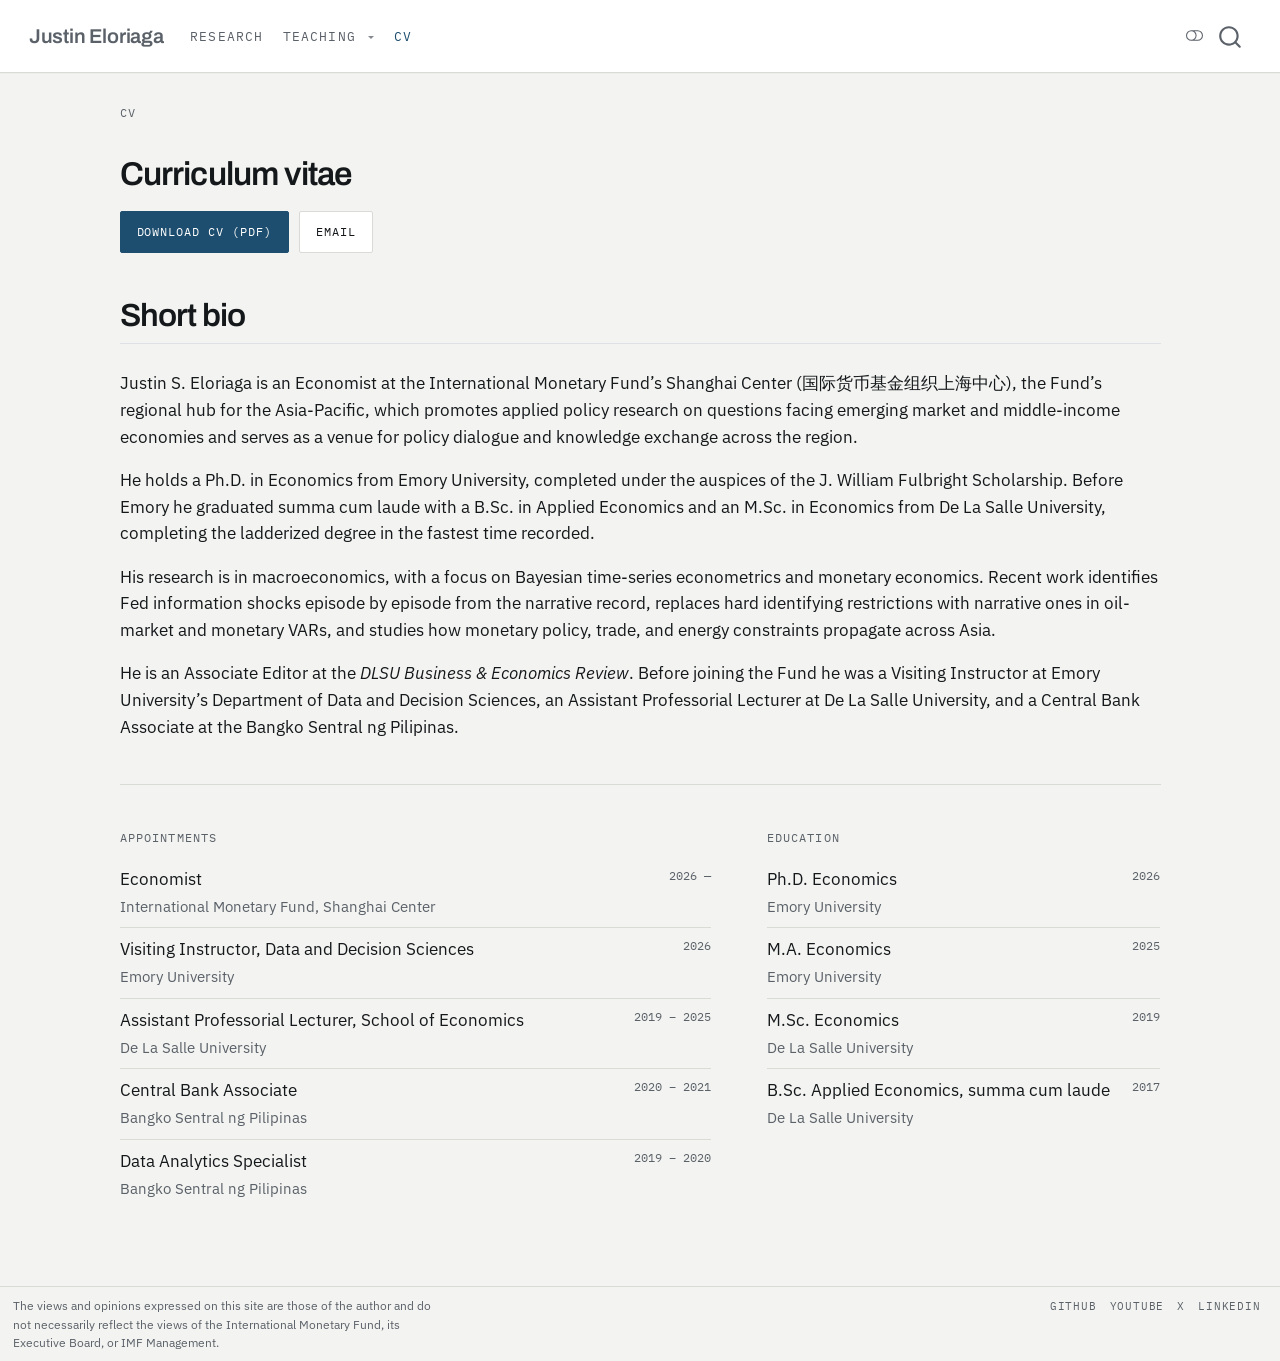
==== docs/cv-and-short-bio/index.html @ eb16f655 "Enlarge the navbar and fix its dark-mode colours; update CV The navbar now sits on --card rather tha" ====
<!DOCTYPE html>
<html xmlns="http://www.w3.org/1999/xhtml" lang="en" xml:lang="en"><head>

<meta charset="utf-8">
<meta name="generator" content="quarto-1.6.42">

<meta name="viewport" content="width=device-width, initial-scale=1.0, user-scalable=yes">


<title>CV and short bio – Justin Eloriaga</title>
<style>
code{white-space: pre-wrap;}
span.smallcaps{font-variant: small-caps;}
div.columns{display: flex; gap: min(4vw, 1.5em);}
div.column{flex: auto; overflow-x: auto;}
div.hanging-indent{margin-left: 1.5em; text-indent: -1.5em;}
ul.task-list{list-style: none;}
ul.task-list li input[type="checkbox"] {
  width: 0.8em;
  margin: 0 0.8em 0.2em -1em; /* quarto-specific, see https://github.com/quarto-dev/quarto-cli/issues/4556 */ 
  vertical-align: middle;
}
</style>


<script src="../site_libs/quarto-nav/quarto-nav.js"></script>
<script src="../site_libs/clipboard/clipboard.min.js"></script>
<script src="../site_libs/quarto-search/autocomplete.umd.js"></script>
<script src="../site_libs/quarto-search/fuse.min.js"></script>
<script src="../site_libs/quarto-search/quarto-search.js"></script>
<meta name="quarto:offset" content="../">
<link href="../img/portrait.jpg" rel="icon" type="image/jpeg">
<script src="../site_libs/quarto-html/quarto.js"></script>
<script src="../site_libs/quarto-html/popper.min.js"></script>
<script src="../site_libs/quarto-html/tippy.umd.min.js"></script>
<link href="../site_libs/quarto-html/tippy.css" rel="stylesheet">
<link href="../site_libs/quarto-html/quarto-syntax-highlighting-80ccc151e9db3cea0945e1d1239ee6ec.css" rel="stylesheet" class="quarto-color-scheme" id="quarto-text-highlighting-styles">
<link href="../site_libs/quarto-html/quarto-syntax-highlighting-dark-1633e04f8a4e8fd338dab390f960c182.css" rel="prefetch" class="quarto-color-scheme quarto-color-alternate" id="quarto-text-highlighting-styles">
<script src="../site_libs/bootstrap/bootstrap.min.js"></script>
<link href="../site_libs/bootstrap/bootstrap-icons.css" rel="stylesheet">
<link href="../site_libs/bootstrap/bootstrap-ff64eecb0936e4ef8f50a9cec663a73e.min.css" rel="stylesheet" append-hash="true" class="quarto-color-scheme" id="quarto-bootstrap" data-mode="light">
<link href="../site_libs/bootstrap/bootstrap-dark-e298d8f64c85b601d2cf3d3de7ea54e0.min.css" rel="prefetch" append-hash="true" class="quarto-color-scheme quarto-color-alternate" id="quarto-bootstrap" data-mode="light">
<script id="quarto-search-options" type="application/json">{
  "location": "navbar",
  "copy-button": false,
  "collapse-after": 3,
  "panel-placement": "end",
  "type": "overlay",
  "limit": 50,
  "keyboard-shortcut": [
    "f",
    "/",
    "s"
  ],
  "show-item-context": false,
  "language": {
    "search-no-results-text": "No results",
    "search-matching-documents-text": "matching documents",
    "search-copy-link-title": "Copy link to search",
    "search-hide-matches-text": "Hide additional matches",
    "search-more-match-text": "more match in this document",
    "search-more-matches-text": "more matches in this document",
    "search-clear-button-title": "Clear",
    "search-text-placeholder": "",
    "search-detached-cancel-button-title": "Cancel",
    "search-submit-button-title": "Submit",
    "search-label": "Search"
  }
}</script>
<link rel="preconnect" href="https://fonts.googleapis.com">
<link rel="preconnect" href="https://fonts.gstatic.com" crossorigin="">
<link href="https://fonts.googleapis.com/css2?family=Archivo:wght@500;600;700&amp;family=IBM+Plex+Mono:wght@400;500&amp;family=IBM+Plex+Sans:wght@400;500;600&amp;display=swap" rel="stylesheet">


</head>

<body class="nav-fixed fullcontent">

<div id="quarto-search-results"></div>
  <header id="quarto-header" class="headroom fixed-top">
    <nav class="navbar navbar-expand-lg " data-bs-theme="dark">
      <div class="navbar-container container-fluid">
      <div class="navbar-brand-container mx-auto">
    <a class="navbar-brand" href="../index.html">
    <span class="navbar-title">Justin Eloriaga</span>
    </a>
  </div>
            <div id="quarto-search" class="" title="Search"></div>
          <button class="navbar-toggler" type="button" data-bs-toggle="collapse" data-bs-target="#navbarCollapse" aria-controls="navbarCollapse" role="menu" aria-expanded="false" aria-label="Toggle navigation" onclick="if (window.quartoToggleHeadroom) { window.quartoToggleHeadroom(); }">
  <span class="navbar-toggler-icon"></span>
</button>
          <div class="collapse navbar-collapse" id="navbarCollapse">
            <ul class="navbar-nav navbar-nav-scroll me-auto">
  <li class="nav-item">
    <a class="nav-link" href="../research/index.html"> 
<span class="menu-text">Research</span></a>
  </li>  
  <li class="nav-item dropdown ">
    <a class="nav-link dropdown-toggle" href="#" id="nav-menu-teaching" role="link" data-bs-toggle="dropdown" aria-expanded="false">
 <span class="menu-text">Teaching</span>
    </a>
    <ul class="dropdown-menu" aria-labelledby="nav-menu-teaching">    
        <li>
    <a class="dropdown-item" href="../lecture-materials/index.html">
 <span class="dropdown-text">Lecture materials</span></a>
  </li>  
        <li>
    <a class="dropdown-item" href="../teaching-playlists/index.html">
 <span class="dropdown-text">YouTube playlists</span></a>
  </li>  
    </ul>
  </li>
  <li class="nav-item">
    <a class="nav-link active" href="../cv-and-short-bio/index.html" aria-current="page"> 
<span class="menu-text">CV</span></a>
  </li>  
</ul>
          </div> <!-- /navcollapse -->
            <div class="quarto-navbar-tools">
  <a href="" class="quarto-color-scheme-toggle quarto-navigation-tool  px-1" onclick="window.quartoToggleColorScheme(); return false;" title="Toggle dark mode"><i class="bi"></i></a>
</div>
      </div> <!-- /container-fluid -->
    </nav>
</header>
<!-- content -->
<div id="quarto-content" class="quarto-container page-columns page-rows-contents page-layout-article page-navbar">
<!-- sidebar -->
<!-- margin-sidebar -->
    
<!-- main -->
<main class="content" id="quarto-document-content">

<header id="title-block-header" class="quarto-title-block default">
<div class="quarto-title">
<h1 class="title">CV and short bio</h1>
</div>



<div class="quarto-title-meta">

    
  
    
  </div>
  


</header>


<p class="mono eyebrow">
CV
</p>
<section id="curriculum-vitae" class="level1">
<h1>Curriculum vitae</h1>
<div class="actions" style="margin-bottom:44px">
<p><a class="btn-j primary" href="../files/cv.pdf">Download CV (PDF)</a> <a class="btn-j" href="mailto:jeloriaga@imf.org">Email</a></p>
</div>
<section id="short-bio" class="level2">
<h2 data-anchor-id="short-bio">Short bio</h2>
<p>Justin S. Eloriaga is an Economist at the International Monetary Fund’s Shanghai Center (国际货币基金组织上海中心), the Fund’s regional hub for the Asia-Pacific, which promotes applied policy research on questions facing emerging market and middle-income economies and serves as a venue for policy dialogue and knowledge exchange across the region.</p>
<p>He holds a Ph.D.&nbsp;in Economics from Emory University, completed under the auspices of the J. William Fulbright Scholarship. Before Emory he graduated summa cum laude with a B.Sc. in Applied Economics and an M.Sc. in Economics from De La Salle University, completing the ladderized degree in the fastest time recorded.</p>
<p>His research is in macroeconomics, with a focus on Bayesian time-series econometrics and monetary economics. Recent work identifies Fed information shocks episode by episode from the narrative record, replaces hard identifying restrictions with narrative ones in oil-market and monetary VARs, and studies how monetary policy, trade, and energy constraints propagate across Asia.</p>
<p>He is an Associate Editor at the <em>DLSU Business &amp; Economics Review</em>. Before joining the Fund he was a Visiting Instructor at Emory University’s Department of Data and Decision Sciences, an Assistant Professorial Lecturer at De La Salle University, and a Central Bank Associate at the Bangko Sentral ng Pilipinas.</p>
<div class="about rule-top">
  <div>
    <p class="mono eyebrow">Appointments</p>
    <ul class="deg">
      <li><span class="yr">2026 —</span>Economist<br><span class="school">International Monetary Fund, Shanghai Center</span></li>
      <li><span class="yr">2026</span>Visiting Instructor, Data and Decision Sciences<br><span class="school">Emory University</span></li>
      <li><span class="yr">2019 – 2025</span>Assistant Professorial Lecturer, School of Economics<br><span class="school">De La Salle University</span></li>
      <li><span class="yr">2020 – 2021</span>Central Bank Associate<br><span class="school">Bangko Sentral ng Pilipinas</span></li>
      <li><span class="yr">2019 – 2020</span>Data Analytics Specialist<br><span class="school">Bangko Sentral ng Pilipinas</span></li>
    </ul>
  </div>

  <div>
    <p class="mono eyebrow">Education</p>
    <ul class="deg">
      <li><span class="yr">2026</span>Ph.D. Economics<br><span class="school">Emory University</span></li>
      <li><span class="yr">2025</span>M.A. Economics<br><span class="school">Emory University</span></li>
      <li><span class="yr">2019</span>M.Sc. Economics<br><span class="school">De La Salle University</span></li>
      <li><span class="yr">2017</span>B.Sc. Applied Economics, summa cum laude<br><span class="school">De La Salle University</span></li>
    </ul>
  </div>
</div>
<!-- Awards, service, and referees are all in the PDF; kept off this page so there is
     only one place to update them. -->


</section>
</section>

</main> <!-- /main -->
<script id="quarto-html-after-body" type="application/javascript">
window.document.addEventListener("DOMContentLoaded", function (event) {
  const toggleBodyColorMode = (bsSheetEl) => {
    const mode = bsSheetEl.getAttribute("data-mode");
    const bodyEl = window.document.querySelector("body");
    if (mode === "dark") {
      bodyEl.classList.add("quarto-dark");
      bodyEl.classList.remove("quarto-light");
    } else {
      bodyEl.classList.add("quarto-light");
      bodyEl.classList.remove("quarto-dark");
    }
  }
  const toggleBodyColorPrimary = () => {
    const bsSheetEl = window.document.querySelector("link#quarto-bootstrap");
    if (bsSheetEl) {
      toggleBodyColorMode(bsSheetEl);
    }
  }
  toggleBodyColorPrimary();  
  const disableStylesheet = (stylesheets) => {
    for (let i=0; i < stylesheets.length; i++) {
      const stylesheet = stylesheets[i];
      stylesheet.rel = 'prefetch';
    }
  }
  const enableStylesheet = (stylesheets) => {
    for (let i=0; i < stylesheets.length; i++) {
      const stylesheet = stylesheets[i];
      stylesheet.rel = 'stylesheet';
    }
  }
  const manageTransitions = (selector, allowTransitions) => {
    const els = window.document.querySelectorAll(selector);
    for (let i=0; i < els.length; i++) {
      const el = els[i];
      if (allowTransitions) {
        el.classList.remove('notransition');
      } else {
        el.classList.add('notransition');
      }
    }
  }
  const toggleGiscusIfUsed = (isAlternate, darkModeDefault) => {
    const baseTheme = document.querySelector('#giscus-base-theme')?.value ?? 'light';
    const alternateTheme = document.querySelector('#giscus-alt-theme')?.value ?? 'dark';
    let newTheme = '';
    if(darkModeDefault) {
      newTheme = isAlternate ? baseTheme : alternateTheme;
    } else {
      newTheme = isAlternate ? alternateTheme : baseTheme;
    }
    const changeGiscusTheme = () => {
      // From: https://github.com/giscus/giscus/issues/336
      const sendMessage = (message) => {
        const iframe = document.querySelector('iframe.giscus-frame');
        if (!iframe) return;
        iframe.contentWindow.postMessage({ giscus: message }, 'https://giscus.app');
      }
      sendMessage({
        setConfig: {
          theme: newTheme
        }
      });
    }
    const isGiscussLoaded = window.document.querySelector('iframe.giscus-frame') !== null;
    if (isGiscussLoaded) {
      changeGiscusTheme();
    }
  }
  const toggleColorMode = (alternate) => {
    // Switch the stylesheets
    const alternateStylesheets = window.document.querySelectorAll('link.quarto-color-scheme.quarto-color-alternate');
    manageTransitions('#quarto-margin-sidebar .nav-link', false);
    if (alternate) {
      enableStylesheet(alternateStylesheets);
      for (const sheetNode of alternateStylesheets) {
        if (sheetNode.id === "quarto-bootstrap") {
          toggleBodyColorMode(sheetNode);
        }
      }
    } else {
      disableStylesheet(alternateStylesheets);
      toggleBodyColorPrimary();
    }
    manageTransitions('#quarto-margin-sidebar .nav-link', true);
    // Switch the toggles
    const toggles = window.document.querySelectorAll('.quarto-color-scheme-toggle');
    for (let i=0; i < toggles.length; i++) {
      const toggle = toggles[i];
      if (toggle) {
        if (alternate) {
          toggle.classList.add("alternate");     
        } else {
          toggle.classList.remove("alternate");
        }
      }
    }
    // Hack to workaround the fact that safari doesn't
    // properly recolor the scrollbar when toggling (#1455)
    if (navigator.userAgent.indexOf('Safari') > 0 && navigator.userAgent.indexOf('Chrome') == -1) {
      manageTransitions("body", false);
      window.scrollTo(0, 1);
      setTimeout(() => {
        window.scrollTo(0, 0);
        manageTransitions("body", true);
      }, 40);  
    }
  }
  const isFileUrl = () => { 
    return window.location.protocol === 'file:';
  }
  const hasAlternateSentinel = () => {  
    let styleSentinel = getColorSchemeSentinel();
    if (styleSentinel !== null) {
      return styleSentinel === "alternate";
    } else {
      return false;
    }
  }
  const setStyleSentinel = (alternate) => {
    const value = alternate ? "alternate" : "default";
    if (!isFileUrl()) {
      window.localStorage.setItem("quarto-color-scheme", value);
    } else {
      localAlternateSentinel = value;
    }
  }
  const getColorSchemeSentinel = () => {
    if (!isFileUrl()) {
      const storageValue = window.localStorage.getItem("quarto-color-scheme");
      return storageValue != null ? storageValue : localAlternateSentinel;
    } else {
      return localAlternateSentinel;
    }
  }
  const darkModeDefault = false;
  let localAlternateSentinel = darkModeDefault ? 'alternate' : 'default';
  // Dark / light mode switch
  window.quartoToggleColorScheme = () => {
    // Read the current dark / light value 
    let toAlternate = !hasAlternateSentinel();
    toggleColorMode(toAlternate);
    setStyleSentinel(toAlternate);
    toggleGiscusIfUsed(toAlternate, darkModeDefault);
  };
  // Ensure there is a toggle, if there isn't float one in the top right
  if (window.document.querySelector('.quarto-color-scheme-toggle') === null) {
    const a = window.document.createElement('a');
    a.classList.add('top-right');
    a.classList.add('quarto-color-scheme-toggle');
    a.href = "";
    a.onclick = function() { try { window.quartoToggleColorScheme(); } catch {} return false; };
    const i = window.document.createElement("i");
    i.classList.add('bi');
    a.appendChild(i);
    window.document.body.appendChild(a);
  }
  // Switch to dark mode if need be
  if (hasAlternateSentinel()) {
    toggleColorMode(true);
  } else {
    toggleColorMode(false);
  }
  const isCodeAnnotation = (el) => {
    for (const clz of el.classList) {
      if (clz.startsWith('code-annotation-')) {                     
        return true;
      }
    }
    return false;
  }
  const onCopySuccess = function(e) {
    // button target
    const button = e.trigger;
    // don't keep focus
    button.blur();
    // flash "checked"
    button.classList.add('code-copy-button-checked');
    var currentTitle = button.getAttribute("title");
    button.setAttribute("title", "Copied!");
    let tooltip;
    if (window.bootstrap) {
      button.setAttribute("data-bs-toggle", "tooltip");
      button.setAttribute("data-bs-placement", "left");
      button.setAttribute("data-bs-title", "Copied!");
      tooltip = new bootstrap.Tooltip(button, 
        { trigger: "manual", 
          customClass: "code-copy-button-tooltip",
          offset: [0, -8]});
      tooltip.show();    
    }
    setTimeout(function() {
      if (tooltip) {
        tooltip.hide();
        button.removeAttribute("data-bs-title");
        button.removeAttribute("data-bs-toggle");
        button.removeAttribute("data-bs-placement");
      }
      button.setAttribute("title", currentTitle);
      button.classList.remove('code-copy-button-checked');
    }, 1000);
    // clear code selection
    e.clearSelection();
  }
  const getTextToCopy = function(trigger) {
      const codeEl = trigger.previousElementSibling.cloneNode(true);
      for (const childEl of codeEl.children) {
        if (isCodeAnnotation(childEl)) {
          childEl.remove();
        }
      }
      return codeEl.innerText;
  }
  const clipboard = new window.ClipboardJS('.code-copy-button:not([data-in-quarto-modal])', {
    text: getTextToCopy
  });
  clipboard.on('success', onCopySuccess);
  if (window.document.getElementById('quarto-embedded-source-code-modal')) {
    const clipboardModal = new window.ClipboardJS('.code-copy-button[data-in-quarto-modal]', {
      text: getTextToCopy,
      container: window.document.getElementById('quarto-embedded-source-code-modal')
    });
    clipboardModal.on('success', onCopySuccess);
  }
    var localhostRegex = new RegExp(/^(?:http|https):\/\/localhost\:?[0-9]*\//);
    var mailtoRegex = new RegExp(/^mailto:/);
      var filterRegex = new RegExp("https:\/\/justineloriaga\.com");
    var isInternal = (href) => {
        return filterRegex.test(href) || localhostRegex.test(href) || mailtoRegex.test(href);
    }
    // Inspect non-navigation links and adorn them if external
 	var links = window.document.querySelectorAll('a[href]:not(.nav-link):not(.navbar-brand):not(.toc-action):not(.sidebar-link):not(.sidebar-item-toggle):not(.pagination-link):not(.no-external):not([aria-hidden]):not(.dropdown-item):not(.quarto-navigation-tool):not(.about-link)');
    for (var i=0; i<links.length; i++) {
      const link = links[i];
      if (!isInternal(link.href)) {
        // undo the damage that might have been done by quarto-nav.js in the case of
        // links that we want to consider external
        if (link.dataset.originalHref !== undefined) {
          link.href = link.dataset.originalHref;
        }
      }
    }
  function tippyHover(el, contentFn, onTriggerFn, onUntriggerFn) {
    const config = {
      allowHTML: true,
      maxWidth: 500,
      delay: 100,
      arrow: false,
      appendTo: function(el) {
          return el.parentElement;
      },
      interactive: true,
      interactiveBorder: 10,
      theme: 'quarto',
      placement: 'bottom-start',
    };
    if (contentFn) {
      config.content = contentFn;
    }
    if (onTriggerFn) {
      config.onTrigger = onTriggerFn;
    }
    if (onUntriggerFn) {
      config.onUntrigger = onUntriggerFn;
    }
    window.tippy(el, config); 
  }
  const noterefs = window.document.querySelectorAll('a[role="doc-noteref"]');
  for (var i=0; i<noterefs.length; i++) {
    const ref = noterefs[i];
    tippyHover(ref, function() {
      // use id or data attribute instead here
      let href = ref.getAttribute('data-footnote-href') || ref.getAttribute('href');
      try { href = new URL(href).hash; } catch {}
      const id = href.replace(/^#\/?/, "");
      const note = window.document.getElementById(id);
      if (note) {
        return note.innerHTML;
      } else {
        return "";
      }
    });
  }
  const xrefs = window.document.querySelectorAll('a.quarto-xref');
  const processXRef = (id, note) => {
    // Strip column container classes
    const stripColumnClz = (el) => {
      el.classList.remove("page-full", "page-columns");
      if (el.children) {
        for (const child of el.children) {
          stripColumnClz(child);
        }
      }
    }
    stripColumnClz(note)
    if (id === null || id.startsWith('sec-')) {
      // Special case sections, only their first couple elements
      const container = document.createElement("div");
      if (note.children && note.children.length > 2) {
        container.appendChild(note.children[0].cloneNode(true));
        for (let i = 1; i < note.children.length; i++) {
          const child = note.children[i];
          if (child.tagName === "P" && child.innerText === "") {
            continue;
          } else {
            container.appendChild(child.cloneNode(true));
            break;
          }
        }
        if (window.Quarto?.typesetMath) {
          window.Quarto.typesetMath(container);
        }
        return container.innerHTML
      } else {
        if (window.Quarto?.typesetMath) {
          window.Quarto.typesetMath(note);
        }
        return note.innerHTML;
      }
    } else {
      // Remove any anchor links if they are present
      const anchorLink = note.querySelector('a.anchorjs-link');
      if (anchorLink) {
        anchorLink.remove();
      }
      if (window.Quarto?.typesetMath) {
        window.Quarto.typesetMath(note);
      }
      if (note.classList.contains("callout")) {
        return note.outerHTML;
      } else {
        return note.innerHTML;
      }
    }
  }
  for (var i=0; i<xrefs.length; i++) {
    const xref = xrefs[i];
    tippyHover(xref, undefined, function(instance) {
      instance.disable();
      let url = xref.getAttribute('href');
      let hash = undefined; 
      if (url.startsWith('#')) {
        hash = url;
      } else {
        try { hash = new URL(url).hash; } catch {}
      }
      if (hash) {
        const id = hash.replace(/^#\/?/, "");
        const note = window.document.getElementById(id);
        if (note !== null) {
          try {
            const html = processXRef(id, note.cloneNode(true));
            instance.setContent(html);
          } finally {
            instance.enable();
            instance.show();
          }
        } else {
          // See if we can fetch this
          fetch(url.split('#')[0])
          .then(res => res.text())
          .then(html => {
            const parser = new DOMParser();
            const htmlDoc = parser.parseFromString(html, "text/html");
            const note = htmlDoc.getElementById(id);
            if (note !== null) {
              const html = processXRef(id, note);
              instance.setContent(html);
            } 
          }).finally(() => {
            instance.enable();
            instance.show();
          });
        }
      } else {
        // See if we can fetch a full url (with no hash to target)
        // This is a special case and we should probably do some content thinning / targeting
        fetch(url)
        .then(res => res.text())
        .then(html => {
          const parser = new DOMParser();
          const htmlDoc = parser.parseFromString(html, "text/html");
          const note = htmlDoc.querySelector('main.content');
          if (note !== null) {
            // This should only happen for chapter cross references
            // (since there is no id in the URL)
            // remove the first header
            if (note.children.length > 0 && note.children[0].tagName === "HEADER") {
              note.children[0].remove();
            }
            const html = processXRef(null, note);
            instance.setContent(html);
          } 
        }).finally(() => {
          instance.enable();
          instance.show();
        });
      }
    }, function(instance) {
    });
  }
      let selectedAnnoteEl;
      const selectorForAnnotation = ( cell, annotation) => {
        let cellAttr = 'data-code-cell="' + cell + '"';
        let lineAttr = 'data-code-annotation="' +  annotation + '"';
        const selector = 'span[' + cellAttr + '][' + lineAttr + ']';
        return selector;
      }
      const selectCodeLines = (annoteEl) => {
        const doc = window.document;
        const targetCell = annoteEl.getAttribute("data-target-cell");
        const targetAnnotation = annoteEl.getAttribute("data-target-annotation");
        const annoteSpan = window.document.querySelector(selectorForAnnotation(targetCell, targetAnnotation));
        const lines = annoteSpan.getAttribute("data-code-lines").split(",");
        const lineIds = lines.map((line) => {
          return targetCell + "-" + line;
        })
        let top = null;
        let height = null;
        let parent = null;
        if (lineIds.length > 0) {
            //compute the position of the single el (top and bottom and make a div)
            const el = window.document.getElementById(lineIds[0]);
            top = el.offsetTop;
            height = el.offsetHeight;
            parent = el.parentElement.parentElement;
          if (lineIds.length > 1) {
            const lastEl = window.document.getElementById(lineIds[lineIds.length - 1]);
            const bottom = lastEl.offsetTop + lastEl.offsetHeight;
            height = bottom - top;
          }
          if (top !== null && height !== null && parent !== null) {
            // cook up a div (if necessary) and position it 
            let div = window.document.getElementById("code-annotation-line-highlight");
            if (div === null) {
              div = window.document.createElement("div");
              div.setAttribute("id", "code-annotation-line-highlight");
              div.style.position = 'absolute';
              parent.appendChild(div);
            }
            div.style.top = top - 2 + "px";
            div.style.height = height + 4 + "px";
            div.style.left = 0;
            let gutterDiv = window.document.getElementById("code-annotation-line-highlight-gutter");
            if (gutterDiv === null) {
              gutterDiv = window.document.createElement("div");
              gutterDiv.setAttribute("id", "code-annotation-line-highlight-gutter");
              gutterDiv.style.position = 'absolute';
              const codeCell = window.document.getElementById(targetCell);
              const gutter = codeCell.querySelector('.code-annotation-gutter');
              gutter.appendChild(gutterDiv);
            }
            gutterDiv.style.top = top - 2 + "px";
            gutterDiv.style.height = height + 4 + "px";
          }
          selectedAnnoteEl = annoteEl;
        }
      };
      const unselectCodeLines = () => {
        const elementsIds = ["code-annotation-line-highlight", "code-annotation-line-highlight-gutter"];
        elementsIds.forEach((elId) => {
          const div = window.document.getElementById(elId);
          if (div) {
            div.remove();
          }
        });
        selectedAnnoteEl = undefined;
      };
        // Handle positioning of the toggle
    window.addEventListener(
      "resize",
      throttle(() => {
        elRect = undefined;
        if (selectedAnnoteEl) {
          selectCodeLines(selectedAnnoteEl);
        }
      }, 10)
    );
    function throttle(fn, ms) {
    let throttle = false;
    let timer;
      return (...args) => {
        if(!throttle) { // first call gets through
            fn.apply(this, args);
            throttle = true;
        } else { // all the others get throttled
            if(timer) clearTimeout(timer); // cancel #2
            timer = setTimeout(() => {
              fn.apply(this, args);
              timer = throttle = false;
            }, ms);
        }
      };
    }
      // Attach click handler to the DT
      const annoteDls = window.document.querySelectorAll('dt[data-target-cell]');
      for (const annoteDlNode of annoteDls) {
        annoteDlNode.addEventListener('click', (event) => {
          const clickedEl = event.target;
          if (clickedEl !== selectedAnnoteEl) {
            unselectCodeLines();
            const activeEl = window.document.querySelector('dt[data-target-cell].code-annotation-active');
            if (activeEl) {
              activeEl.classList.remove('code-annotation-active');
            }
            selectCodeLines(clickedEl);
            clickedEl.classList.add('code-annotation-active');
          } else {
            // Unselect the line
            unselectCodeLines();
            clickedEl.classList.remove('code-annotation-active');
          }
        });
      }
  const findCites = (el) => {
    const parentEl = el.parentElement;
    if (parentEl) {
      const cites = parentEl.dataset.cites;
      if (cites) {
        return {
          el,
          cites: cites.split(' ')
        };
      } else {
        return findCites(el.parentElement)
      }
    } else {
      return undefined;
    }
  };
  var bibliorefs = window.document.querySelectorAll('a[role="doc-biblioref"]');
  for (var i=0; i<bibliorefs.length; i++) {
    const ref = bibliorefs[i];
    const citeInfo = findCites(ref);
    if (citeInfo) {
      tippyHover(citeInfo.el, function() {
        var popup = window.document.createElement('div');
        citeInfo.cites.forEach(function(cite) {
          var citeDiv = window.document.createElement('div');
          citeDiv.classList.add('hanging-indent');
          citeDiv.classList.add('csl-entry');
          var biblioDiv = window.document.getElementById('ref-' + cite);
          if (biblioDiv) {
            citeDiv.innerHTML = biblioDiv.innerHTML;
          }
          popup.appendChild(citeDiv);
        });
        return popup.innerHTML;
      });
    }
  }
});
</script>
</div> <!-- /content -->
<footer class="footer">
  <div class="nav-footer">
    <div class="nav-footer-left">
<p class="disclaimer">
The views and opinions expressed on this site are those of the author and do not necessarily reflect the views of the International Monetary Fund, its Executive Board, or IMF Management.
</p>
</div>   
    <div class="nav-footer-center">
      &nbsp;
    </div>
    <div class="nav-footer-right">
      <ul class="footer-items list-unstyled">
    <li class="nav-item">
    <a class="nav-link" href="https://github.com/JustinEloriaga">
<p>GitHub</p>
</a>
  </li>  
    <li class="nav-item">
    <a class="nav-link" href="https://www.youtube.com/@JustinEloriaga">
<p>YouTube</p>
</a>
  </li>  
    <li class="nav-item">
    <a class="nav-link" href="https://x.com/justineloriaga">
<p>X</p>
</a>
  </li>  
    <li class="nav-item">
    <a class="nav-link" href="https://ph.linkedin.com/in/justin-eloriaga-989b553b">
<p>LinkedIn</p>
</a>
  </li>  
</ul>
    </div>
  </div>
</footer>




</body></html>
---- docs/site_libs/quarto-html/tippy.css ----
.tippy-box[data-animation=fade][data-state=hidden]{opacity:0}[data-tippy-root]{max-width:calc(100vw - 10px)}.tippy-box{position:relative;background-color:#333;color:#fff;border-radius:4px;font-size:14px;line-height:1.4;white-space:normal;outline:0;transition-property:transform,visibility,opacity}.tippy-box[data-placement^=top]>.tippy-arrow{bottom:0}.tippy-box[data-placement^=top]>.tippy-arrow:before{bottom:-7px;left:0;border-width:8px 8px 0;border-top-color:initial;transform-origin:center top}.tippy-box[data-placement^=bottom]>.tippy-arrow{top:0}.tippy-box[data-placement^=bottom]>.tippy-arrow:before{top:-7px;left:0;border-width:0 8px 8px;border-bottom-color:initial;transform-origin:center bottom}.tippy-box[data-placement^=left]>.tippy-arrow{right:0}.tippy-box[data-placement^=left]>.tippy-arrow:before{border-width:8px 0 8px 8px;border-left-color:initial;right:-7px;transform-origin:center left}.tippy-box[data-placement^=right]>.tippy-arrow{left:0}.tippy-box[data-placement^=right]>.tippy-arrow:before{left:-7px;border-width:8px 8px 8px 0;border-right-color:initial;transform-origin:center right}.tippy-box[data-inertia][data-state=visible]{transition-timing-function:cubic-bezier(.54,1.5,.38,1.11)}.tippy-arrow{width:16px;height:16px;color:#333}.tippy-arrow:before{content:"";position:absolute;border-color:transparent;border-style:solid}.tippy-content{position:relative;padding:5px 9px;z-index:1}
---- docs/site_libs/quarto-html/quarto-syntax-highlighting-80ccc151e9db3cea0945e1d1239ee6ec.css ----
/* quarto syntax highlight colors */
:root {
  --quarto-hl-ot-color: #003B4F;
  --quarto-hl-at-color: #657422;
  --quarto-hl-ss-color: #20794D;
  --quarto-hl-an-color: #5E5E5E;
  --quarto-hl-fu-color: #4758AB;
  --quarto-hl-st-color: #20794D;
  --quarto-hl-cf-color: #003B4F;
  --quarto-hl-op-color: #5E5E5E;
  --quarto-hl-er-color: #AD0000;
  --quarto-hl-bn-color: #AD0000;
  --quarto-hl-al-color: #AD0000;
  --quarto-hl-va-color: #111111;
  --quarto-hl-bu-color: inherit;
  --quarto-hl-ex-color: inherit;
  --quarto-hl-pp-color: #AD0000;
  --quarto-hl-in-color: #5E5E5E;
  --quarto-hl-vs-color: #20794D;
  --quarto-hl-wa-color: #5E5E5E;
  --quarto-hl-do-color: #5E5E5E;
  --quarto-hl-im-color: #00769E;
  --quarto-hl-ch-color: #20794D;
  --quarto-hl-dt-color: #AD0000;
  --quarto-hl-fl-color: #AD0000;
  --quarto-hl-co-color: #5E5E5E;
  --quarto-hl-cv-color: #5E5E5E;
  --quarto-hl-cn-color: #8f5902;
  --quarto-hl-sc-color: #5E5E5E;
  --quarto-hl-dv-color: #AD0000;
  --quarto-hl-kw-color: #003B4F;
}

/* other quarto variables */
:root {
  --quarto-font-monospace: "IBM Plex Mono", ui-monospace, monospace;
}

pre > code.sourceCode > span {
  color: #003B4F;
}

code span {
  color: #003B4F;
}

code.sourceCode > span {
  color: #003B4F;
}

div.sourceCode,
div.sourceCode pre.sourceCode {
  color: #003B4F;
}

code span.ot {
  color: #003B4F;
  font-style: inherit;
}

code span.at {
  color: #657422;
  font-style: inherit;
}

code span.ss {
  color: #20794D;
  font-style: inherit;
}

code span.an {
  color: #5E5E5E;
  font-style: inherit;
}

code span.fu {
  color: #4758AB;
  font-style: inherit;
}

code span.st {
  color: #20794D;
  font-style: inherit;
}

code span.cf {
  color: #003B4F;
  font-weight: bold;
  font-style: inherit;
}

code span.op {
  color: #5E5E5E;
  font-style: inherit;
}

code span.er {
  color: #AD0000;
  font-style: inherit;
}

code span.bn {
  color: #AD0000;
  font-style: inherit;
}

code span.al {
  color: #AD0000;
  font-style: inherit;
}

code span.va {
  color: #111111;
  font-style: inherit;
}

code span.bu {
  font-style: inherit;
}

code span.ex {
  font-style: inherit;
}

code span.pp {
  color: #AD0000;
  font-style: inherit;
}

code span.in {
  color: #5E5E5E;
  font-style: inherit;
}

code span.vs {
  color: #20794D;
  font-style: inherit;
}

code span.wa {
  color: #5E5E5E;
  font-style: italic;
}

code span.do {
  color: #5E5E5E;
  font-style: italic;
}

code span.im {
  color: #00769E;
  font-style: inherit;
}

code span.ch {
  color: #20794D;
  font-style: inherit;
}

code span.dt {
  color: #AD0000;
  font-style: inherit;
}

code span.fl {
  color: #AD0000;
  font-style: inherit;
}

code span.co {
  color: #5E5E5E;
  font-style: inherit;
}

code span.cv {
  color: #5E5E5E;
  font-style: italic;
}

code span.cn {
  color: #8f5902;
  font-style: inherit;
}

code span.sc {
  color: #5E5E5E;
  font-style: inherit;
}

code span.dv {
  color: #AD0000;
  font-style: inherit;
}

code span.kw {
  color: #003B4F;
  font-weight: bold;
  font-style: inherit;
}

.prevent-inlining {
  content: "</";
}

/*# sourceMappingURL=d05b90856e61200b05b752cd4c57940b.css.map */
---- docs/site_libs/quarto-html/quarto-syntax-highlighting-dark-1633e04f8a4e8fd338dab390f960c182.css ----
/* quarto syntax highlight colors */
:root {
  --quarto-hl-al-color: #f07178;
  --quarto-hl-an-color: #d4d0ab;
  --quarto-hl-at-color: #00e0e0;
  --quarto-hl-bn-color: #d4d0ab;
  --quarto-hl-bu-color: #abe338;
  --quarto-hl-ch-color: #abe338;
  --quarto-hl-co-color: #f8f8f2;
  --quarto-hl-cv-color: #ffd700;
  --quarto-hl-cn-color: #ffd700;
  --quarto-hl-cf-color: #ffa07a;
  --quarto-hl-dt-color: #ffa07a;
  --quarto-hl-dv-color: #d4d0ab;
  --quarto-hl-do-color: #f8f8f2;
  --quarto-hl-er-color: #f07178;
  --quarto-hl-ex-color: #00e0e0;
  --quarto-hl-fl-color: #d4d0ab;
  --quarto-hl-fu-color: #ffa07a;
  --quarto-hl-im-color: #abe338;
  --quarto-hl-in-color: #d4d0ab;
  --quarto-hl-kw-color: #ffa07a;
  --quarto-hl-op-color: #ffa07a;
  --quarto-hl-ot-color: #00e0e0;
  --quarto-hl-pp-color: #dcc6e0;
  --quarto-hl-re-color: #00e0e0;
  --quarto-hl-sc-color: #abe338;
  --quarto-hl-ss-color: #abe338;
  --quarto-hl-st-color: #abe338;
  --quarto-hl-va-color: #00e0e0;
  --quarto-hl-vs-color: #abe338;
  --quarto-hl-wa-color: #dcc6e0;
}

/* other quarto variables */
:root {
  --quarto-font-monospace: "IBM Plex Mono", ui-monospace, monospace;
}

code span.al {
  background-color: #2a0f15;
  font-weight: bold;
  color: #f07178;
}

code span.an {
  color: #d4d0ab;
}

code span.at {
  color: #00e0e0;
}

code span.bn {
  color: #d4d0ab;
}

code span.bu {
  color: #abe338;
}

code span.ch {
  color: #abe338;
}

code span.co {
  font-style: italic;
  color: #f8f8f2;
}

code span.cv {
  color: #ffd700;
}

code span.cn {
  color: #ffd700;
}

code span.cf {
  font-weight: bold;
  color: #ffa07a;
}

code span.dt {
  color: #ffa07a;
}

code span.dv {
  color: #d4d0ab;
}

code span.do {
  color: #f8f8f2;
}

code span.er {
  color: #f07178;
  text-decoration: underline;
}

code span.ex {
  font-weight: bold;
  color: #00e0e0;
}

code span.fl {
  color: #d4d0ab;
}

code span.fu {
  color: #ffa07a;
}

code span.im {
  color: #abe338;
}

code span.in {
  color: #d4d0ab;
}

code span.kw {
  font-weight: bold;
  color: #ffa07a;
}

pre > code.sourceCode > span {
  color: #f8f8f2;
}

code span {
  color: #f8f8f2;
}

code.sourceCode > span {
  color: #f8f8f2;
}

div.sourceCode,
div.sourceCode pre.sourceCode {
  color: #f8f8f2;
}

code span.op {
  color: #ffa07a;
}

code span.ot {
  color: #00e0e0;
}

code span.pp {
  color: #dcc6e0;
}

code span.re {
  background-color: #f8f8f2;
  color: #00e0e0;
}

code span.sc {
  color: #abe338;
}

code span.ss {
  color: #abe338;
}

code span.st {
  color: #abe338;
}

code span.va {
  color: #00e0e0;
}

code span.vs {
  color: #abe338;
}

code span.wa {
  color: #dcc6e0;
}

.prevent-inlining {
  content: "</";
}

/*# sourceMappingURL=eb77774328d611bee259ffcdcb67ae66.css.map */
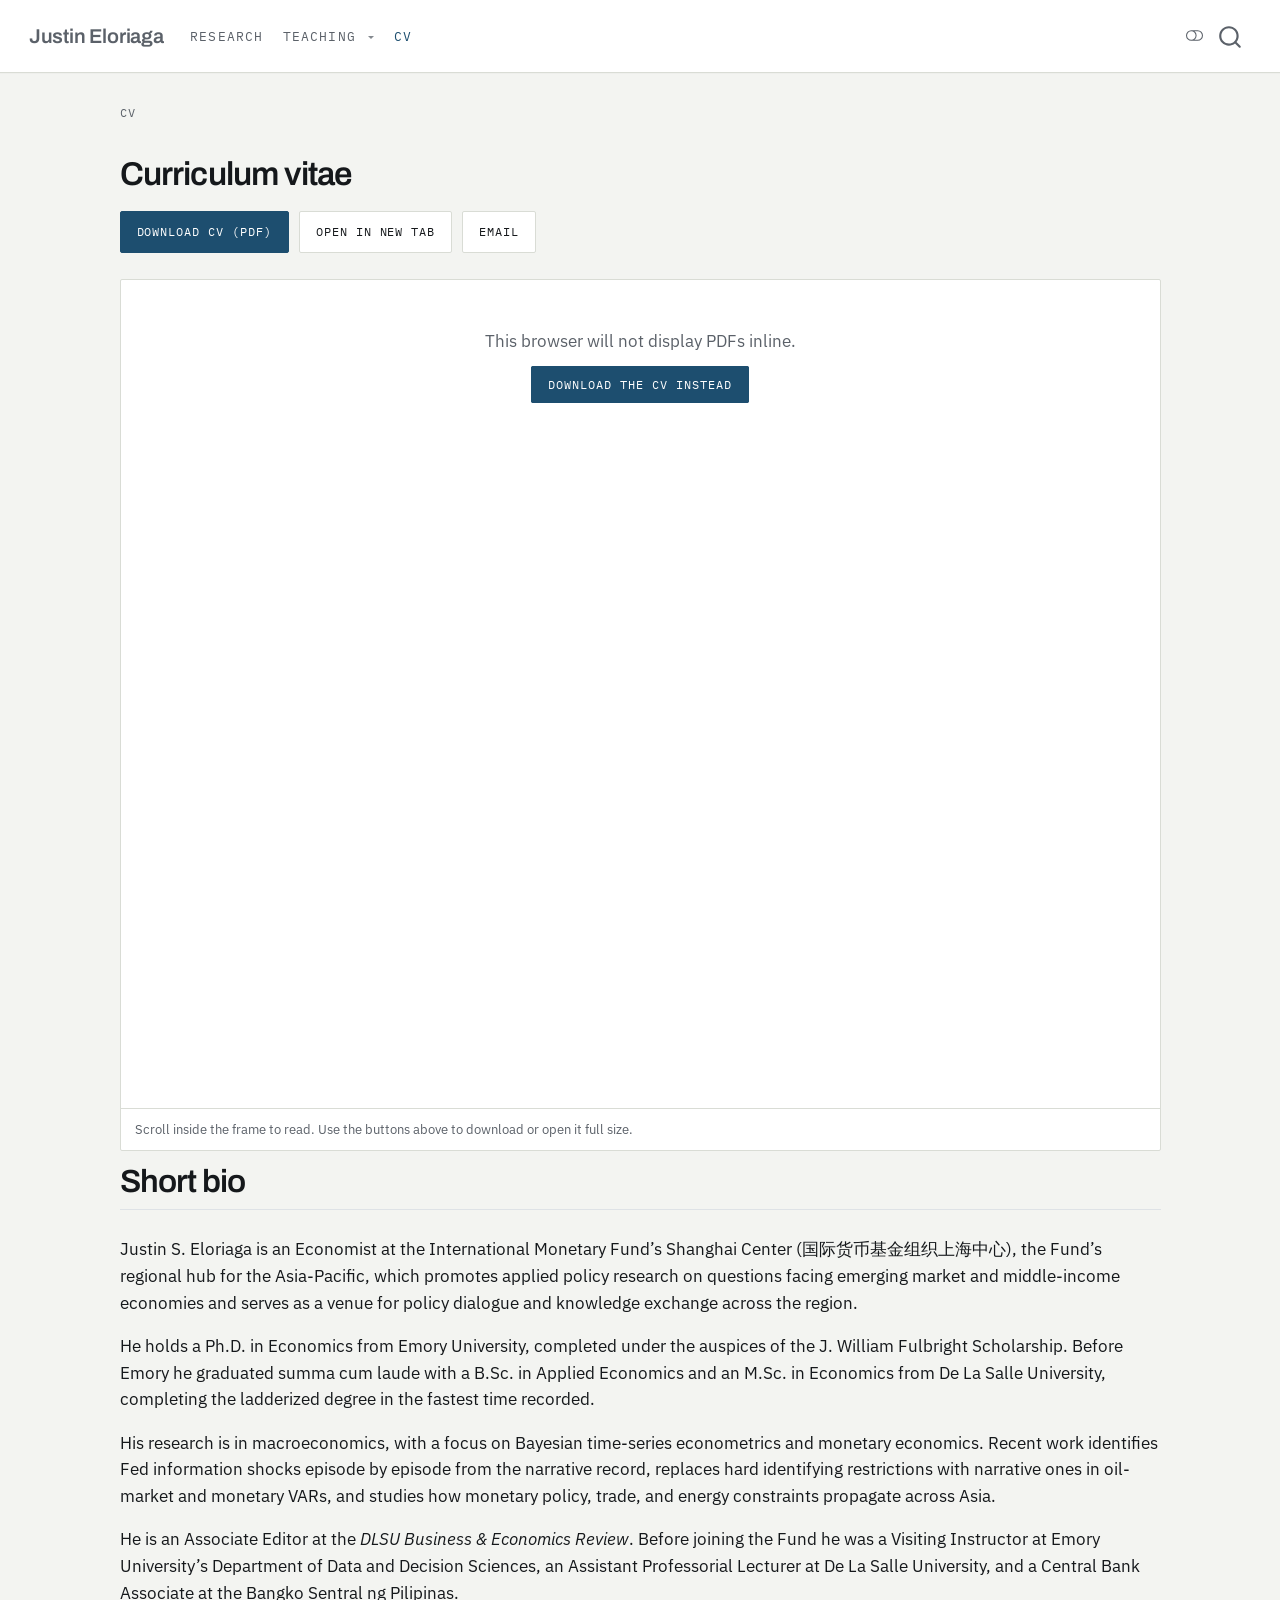
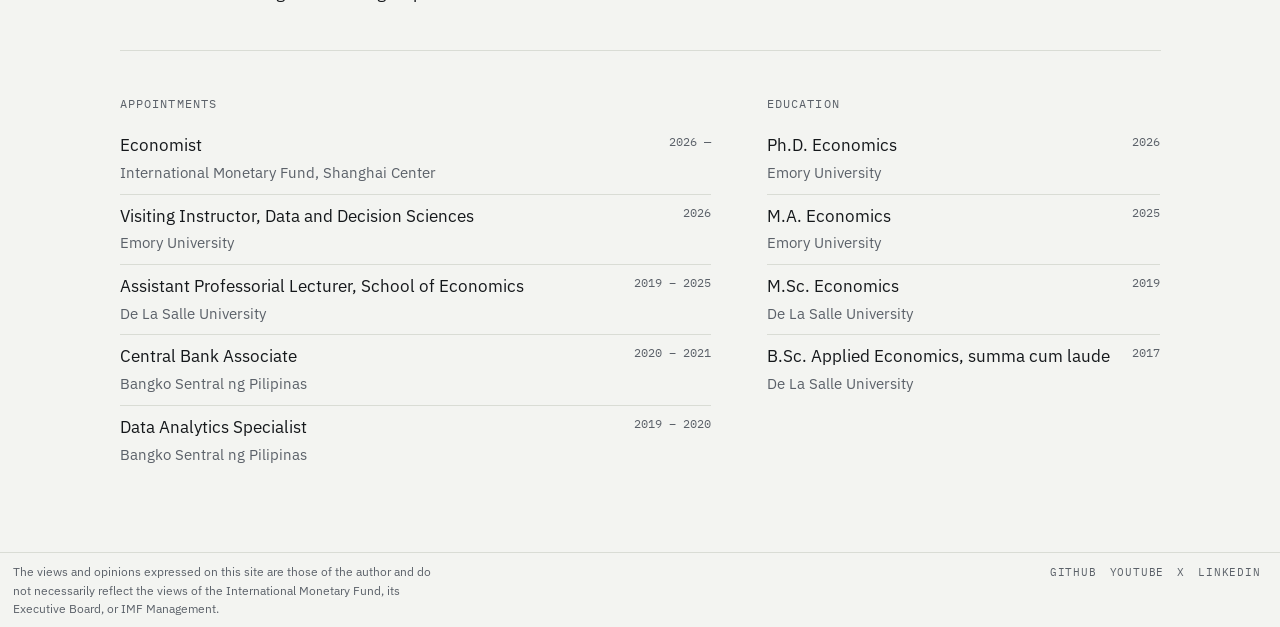
==== commit dd48ddc6: "Add a scrollable inline CV preview to the CV page The browser's own PDF viewer supplies scrolling, p" ====
--- a/docs/cv-and-short-bio/index.html
+++ b/docs/cv-and-short-bio/index.html
@@ -38,8 +38,8 @@
 <link href="../site_libs/quarto-html/quarto-syntax-highlighting-dark-1633e04f8a4e8fd338dab390f960c182.css" rel="prefetch" class="quarto-color-scheme quarto-color-alternate" id="quarto-text-highlighting-styles">
 <script src="../site_libs/bootstrap/bootstrap.min.js"></script>
 <link href="../site_libs/bootstrap/bootstrap-icons.css" rel="stylesheet">
-<link href="../site_libs/bootstrap/bootstrap-ff64eecb0936e4ef8f50a9cec663a73e.min.css" rel="stylesheet" append-hash="true" class="quarto-color-scheme" id="quarto-bootstrap" data-mode="light">
-<link href="../site_libs/bootstrap/bootstrap-dark-e298d8f64c85b601d2cf3d3de7ea54e0.min.css" rel="prefetch" append-hash="true" class="quarto-color-scheme quarto-color-alternate" id="quarto-bootstrap" data-mode="light">
+<link href="../site_libs/bootstrap/bootstrap-d89bbf40a09aa709001898f0e59a308b.min.css" rel="stylesheet" append-hash="true" class="quarto-color-scheme" id="quarto-bootstrap" data-mode="light">
+<link href="../site_libs/bootstrap/bootstrap-dark-dce339dcd27872a9293fac48efb36210.min.css" rel="prefetch" append-hash="true" class="quarto-color-scheme quarto-color-alternate" id="quarto-bootstrap" data-mode="light">
 <script id="quarto-search-options" type="application/json">{
   "location": "navbar",
   "copy-button": false,
@@ -154,8 +154,22 @@
 </p>
 <section id="curriculum-vitae" class="level1">
 <h1>Curriculum vitae</h1>
-<div class="actions" style="margin-bottom:44px">
-<p><a class="btn-j primary" href="../files/cv.pdf">Download CV (PDF)</a> <a class="btn-j" href="mailto:jeloriaga@imf.org">Email</a></p>
+<div class="actions" style="margin-bottom:26px">
+<p><a class="btn-j primary" href="../files/cv.pdf">Download CV (PDF)</a> <a class="btn-j" href="../files/cv.pdf" target="_blank" rel="noopener">Open in new tab</a> <a class="btn-j" href="mailto:jeloriaga@imf.org">Email</a></p>
+</div>
+<figure class="cv-preview figure">
+  <object data="/files/cv.pdf#view=FitH" type="application/pdf" aria-label="Curriculum vitae, inline preview">
+    <div class="cv-fallback">
+      <p>This browser will not display PDFs inline.</p>
+      <a class="btn-j primary" href="../files/cv.pdf">Download the CV instead</a>
+    </div>
+  </object>
+  <figcaption>Scroll inside the frame to read. Use the buttons above to download or open it full size.</figcaption>
+</figure>
+
+<div class="cv-preview-small">
+  <a class="btn-j primary" href="../files/cv.pdf">Open the CV (PDF)</a>
+  <p>Inline preview is hidden on small screens — PDFs are unreadable in a phone-sized frame.</p>
 </div>
 <section id="short-bio" class="level2">
 <h2 data-anchor-id="short-bio">Short bio</h2>
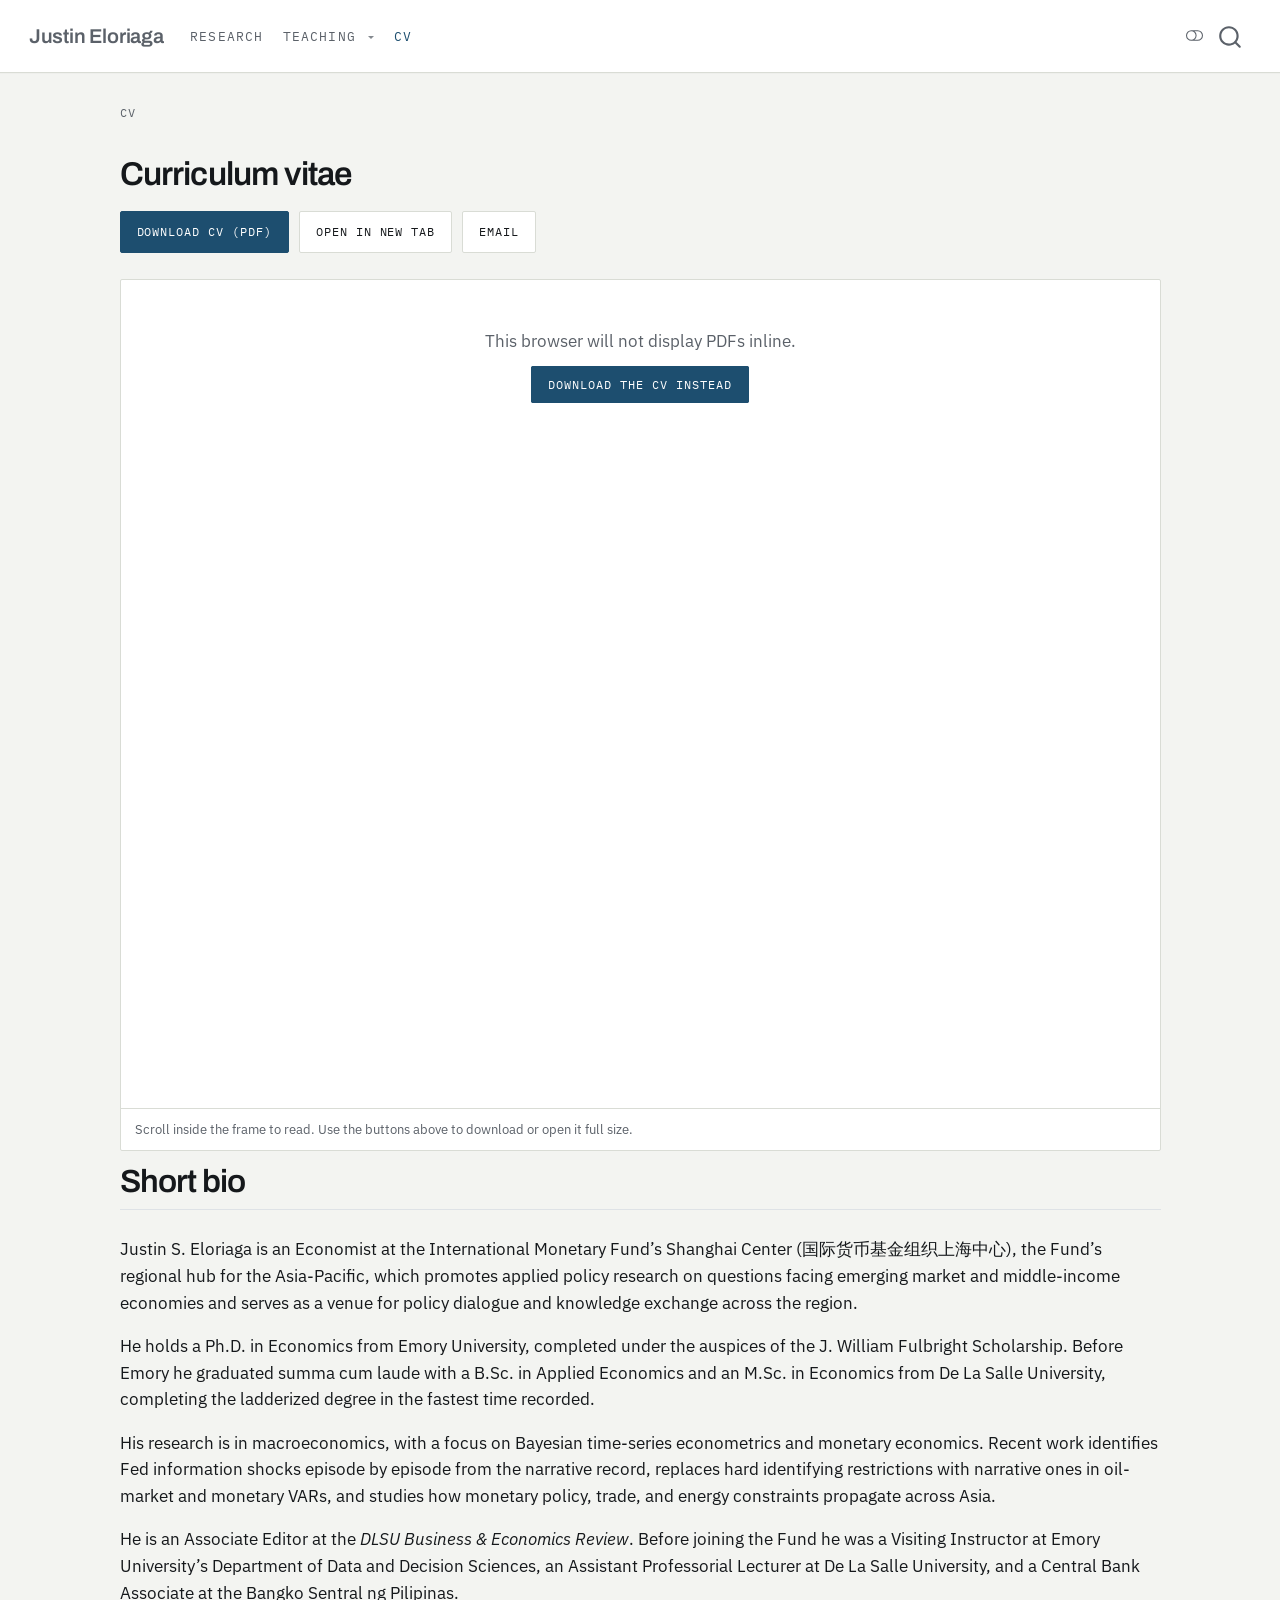
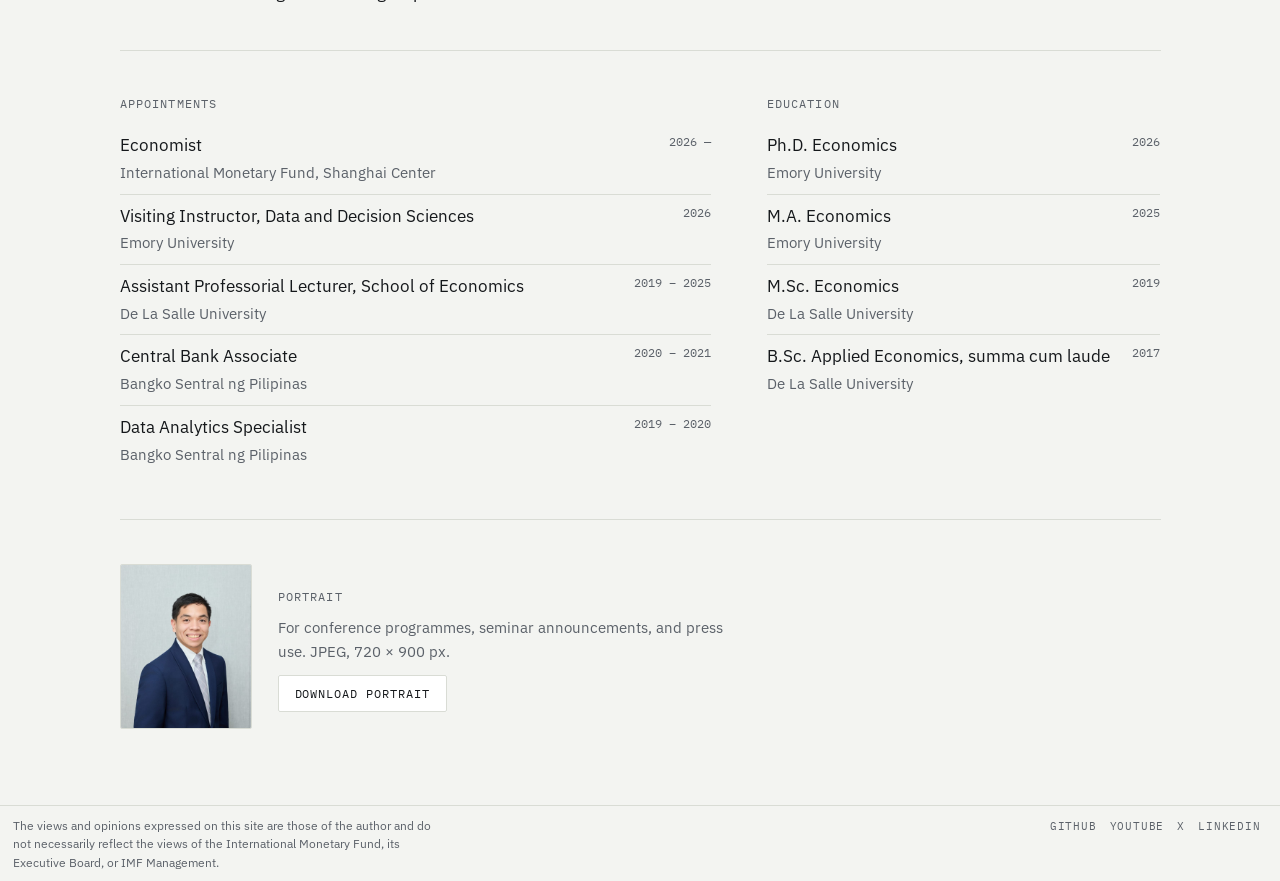
==== commit a9396f9d: "Offer the portrait as a download on the CV page Serves files/justin-eloriaga-portrait.jpg via a down" ====
--- a/docs/cv-and-short-bio/index.html
+++ b/docs/cv-and-short-bio/index.html
@@ -38,8 +38,8 @@
 <link href="../site_libs/quarto-html/quarto-syntax-highlighting-dark-1633e04f8a4e8fd338dab390f960c182.css" rel="prefetch" class="quarto-color-scheme quarto-color-alternate" id="quarto-text-highlighting-styles">
 <script src="../site_libs/bootstrap/bootstrap.min.js"></script>
 <link href="../site_libs/bootstrap/bootstrap-icons.css" rel="stylesheet">
-<link href="../site_libs/bootstrap/bootstrap-d89bbf40a09aa709001898f0e59a308b.min.css" rel="stylesheet" append-hash="true" class="quarto-color-scheme" id="quarto-bootstrap" data-mode="light">
-<link href="../site_libs/bootstrap/bootstrap-dark-dce339dcd27872a9293fac48efb36210.min.css" rel="prefetch" append-hash="true" class="quarto-color-scheme quarto-color-alternate" id="quarto-bootstrap" data-mode="light">
+<link href="../site_libs/bootstrap/bootstrap-bc8ae557afb497cae270b39335036e36.min.css" rel="stylesheet" append-hash="true" class="quarto-color-scheme" id="quarto-bootstrap" data-mode="light">
+<link href="../site_libs/bootstrap/bootstrap-dark-5822ab0a0233497dece0b5956e9f6cb2.min.css" rel="prefetch" append-hash="true" class="quarto-color-scheme quarto-color-alternate" id="quarto-bootstrap" data-mode="light">
 <script id="quarto-search-options" type="application/json">{
   "location": "navbar",
   "copy-button": false,
@@ -199,8 +199,22 @@
     </ul>
   </div>
 </div>
+<div class="portrait-dl rule-top">
+  <img src="../img/portrait.jpg" alt="Justin Eloriaga">
+  <div>
+    <p class="mono eyebrow">Portrait</p>
+    <p>For conference programmes, seminar announcements, and press use.
+    JPEG, 720 × 900 px.</p>
+    <a class="btn-j" href="../files/justin-eloriaga-portrait.jpg" download="justin-eloriaga-portrait.jpg">Download portrait</a>
+  </div>
+</div>
 <!-- Awards, service, and referees are all in the PDF; kept off this page so there is
-     only one place to update them. -->
+     only one place to update them.
+
+     The portrait download points at files/justin-eloriaga-portrait.jpg, which is
+     currently a copy of the 720x900 web image. To offer a genuinely print-resolution
+     shot, overwrite that file with the full-size original and update the dimensions
+     in the paragraph above. The link and filename do not need to change. -->
 
 
 </section>
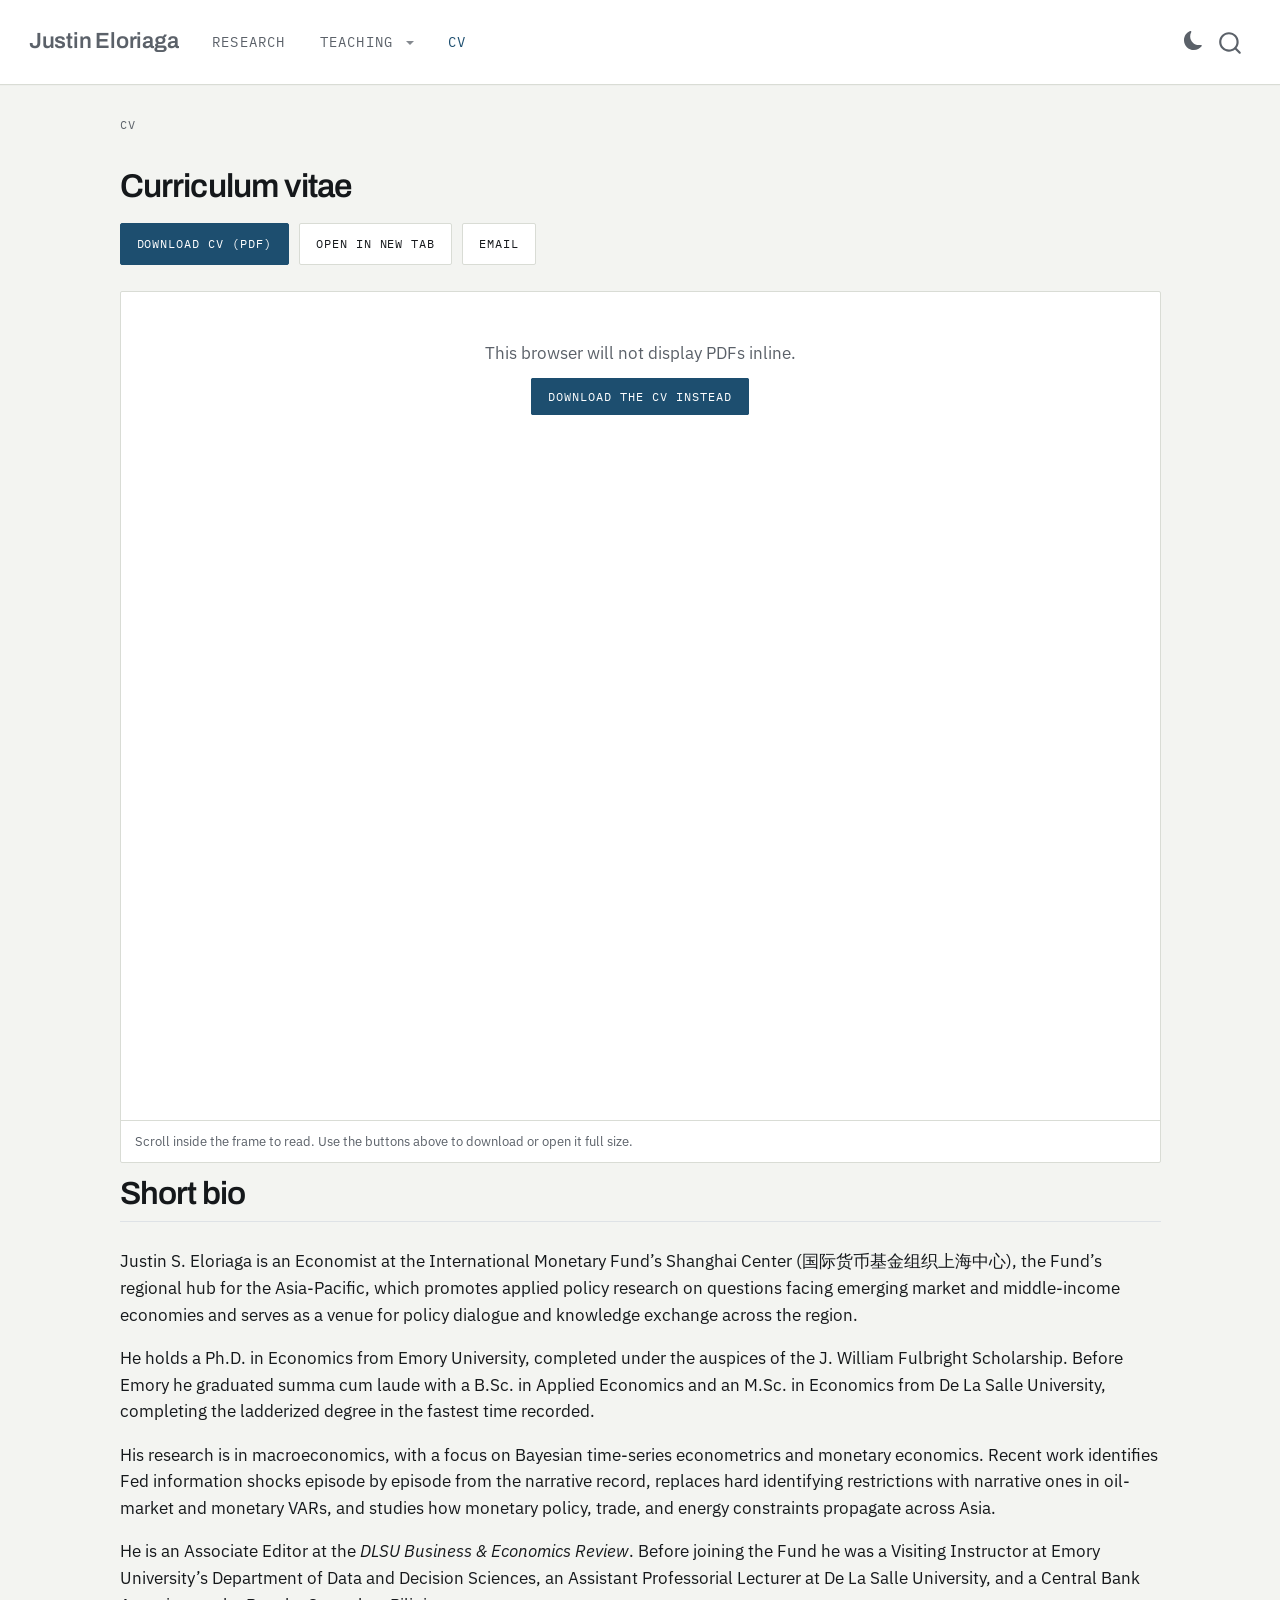
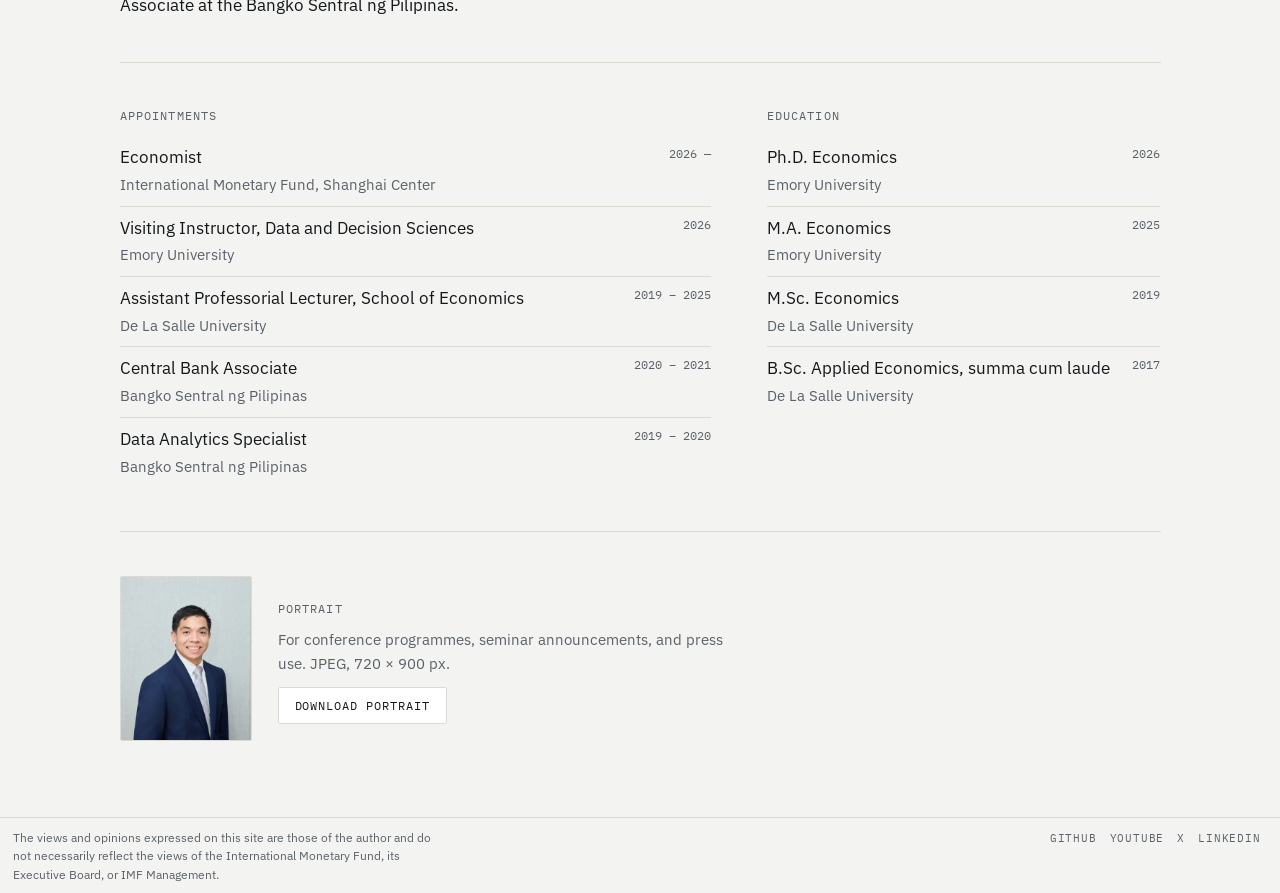
==== commit b74387a9: "Make the navbar larger and give the theme toggle a moon/sun icon The previous enlargement only partl" ====
--- a/docs/cv-and-short-bio/index.html
+++ b/docs/cv-and-short-bio/index.html
@@ -38,8 +38,8 @@
 <link href="../site_libs/quarto-html/quarto-syntax-highlighting-dark-1633e04f8a4e8fd338dab390f960c182.css" rel="prefetch" class="quarto-color-scheme quarto-color-alternate" id="quarto-text-highlighting-styles">
 <script src="../site_libs/bootstrap/bootstrap.min.js"></script>
 <link href="../site_libs/bootstrap/bootstrap-icons.css" rel="stylesheet">
-<link href="../site_libs/bootstrap/bootstrap-bc8ae557afb497cae270b39335036e36.min.css" rel="stylesheet" append-hash="true" class="quarto-color-scheme" id="quarto-bootstrap" data-mode="light">
-<link href="../site_libs/bootstrap/bootstrap-dark-5822ab0a0233497dece0b5956e9f6cb2.min.css" rel="prefetch" append-hash="true" class="quarto-color-scheme quarto-color-alternate" id="quarto-bootstrap" data-mode="light">
+<link href="../site_libs/bootstrap/bootstrap-5e6d37853567175b6d2ae8f81fc62187.min.css" rel="stylesheet" append-hash="true" class="quarto-color-scheme" id="quarto-bootstrap" data-mode="light">
+<link href="../site_libs/bootstrap/bootstrap-dark-1988d6c00398a998f156e8580de1c332.min.css" rel="prefetch" append-hash="true" class="quarto-color-scheme quarto-color-alternate" id="quarto-bootstrap" data-mode="light">
 <script id="quarto-search-options" type="application/json">{
   "location": "navbar",
   "copy-button": false,
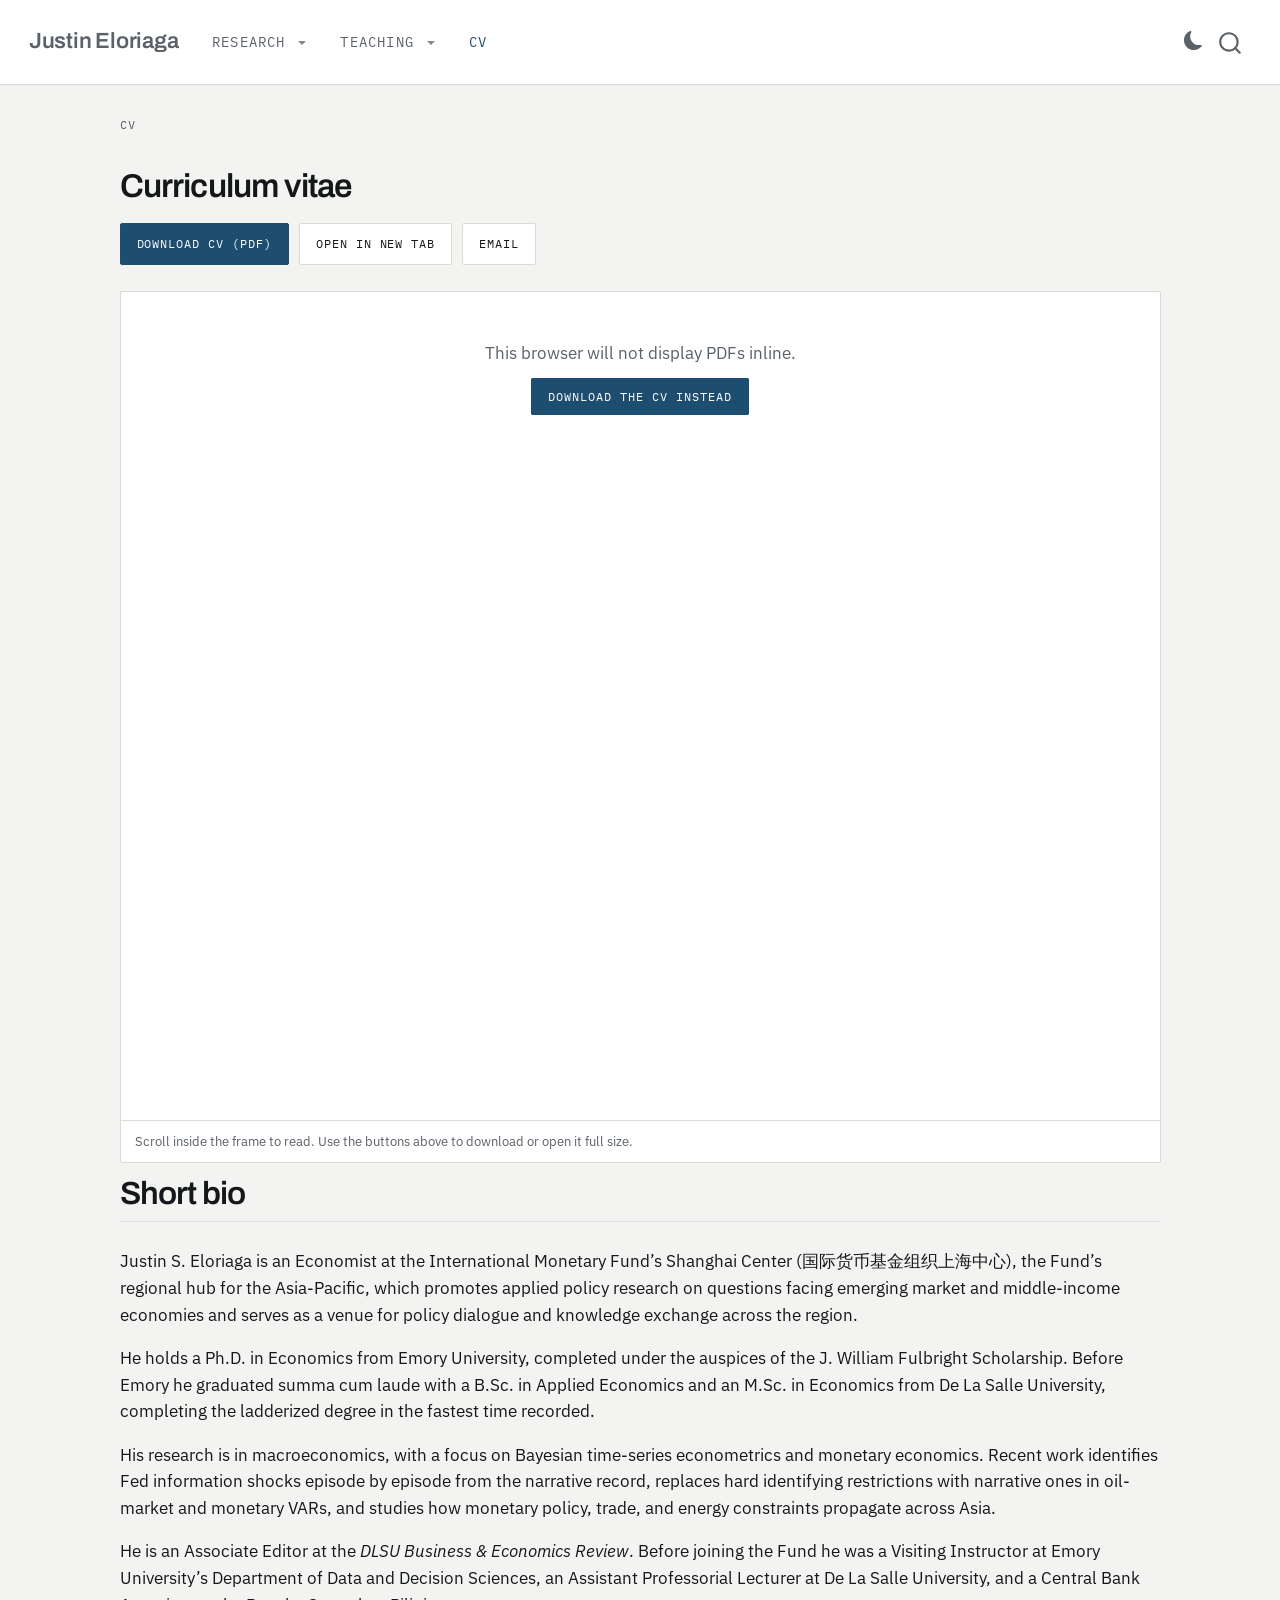
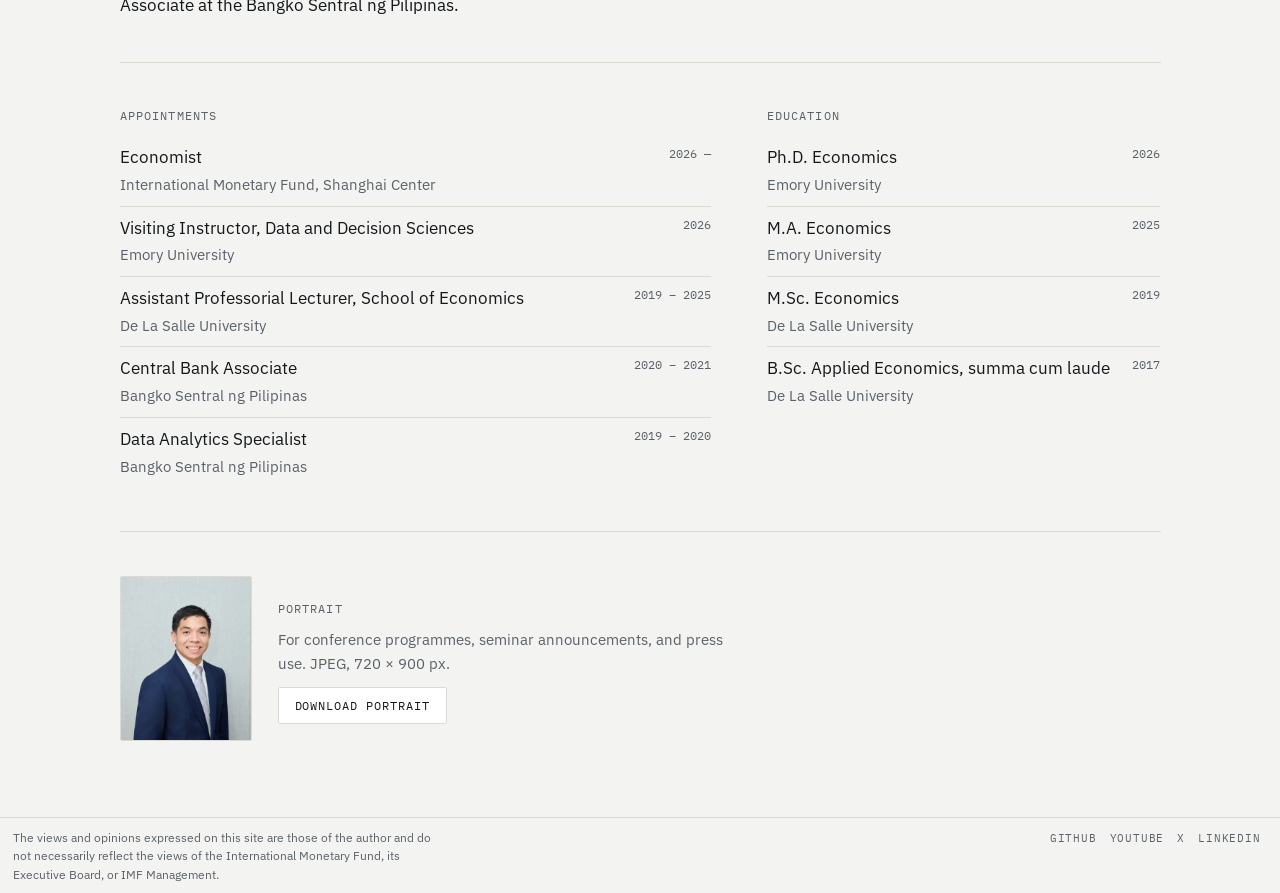
==== commit 78d4ef38: "Add the policy space dashboard for Room to Respond Maps and charts the Policy Buffers Index and the " ====
--- a/docs/cv-and-short-bio/index.html
+++ b/docs/cv-and-short-bio/index.html
@@ -38,8 +38,8 @@
 <link href="../site_libs/quarto-html/quarto-syntax-highlighting-dark-1633e04f8a4e8fd338dab390f960c182.css" rel="prefetch" class="quarto-color-scheme quarto-color-alternate" id="quarto-text-highlighting-styles">
 <script src="../site_libs/bootstrap/bootstrap.min.js"></script>
 <link href="../site_libs/bootstrap/bootstrap-icons.css" rel="stylesheet">
-<link href="../site_libs/bootstrap/bootstrap-5e6d37853567175b6d2ae8f81fc62187.min.css" rel="stylesheet" append-hash="true" class="quarto-color-scheme" id="quarto-bootstrap" data-mode="light">
-<link href="../site_libs/bootstrap/bootstrap-dark-1988d6c00398a998f156e8580de1c332.min.css" rel="prefetch" append-hash="true" class="quarto-color-scheme quarto-color-alternate" id="quarto-bootstrap" data-mode="light">
+<link href="../site_libs/bootstrap/bootstrap-b41df94d0c48f807ec9cdbe9e0a476e5.min.css" rel="stylesheet" append-hash="true" class="quarto-color-scheme" id="quarto-bootstrap" data-mode="light">
+<link href="../site_libs/bootstrap/bootstrap-dark-5549c0d56d35f1113087e4bde0b3b9ed.min.css" rel="prefetch" append-hash="true" class="quarto-color-scheme quarto-color-alternate" id="quarto-bootstrap" data-mode="light">
 <script id="quarto-search-options" type="application/json">{
   "location": "navbar",
   "copy-button": false,
@@ -91,10 +91,21 @@
 </button>
           <div class="collapse navbar-collapse" id="navbarCollapse">
             <ul class="navbar-nav navbar-nav-scroll me-auto">
-  <li class="nav-item">
-    <a class="nav-link" href="../research/index.html"> 
-<span class="menu-text">Research</span></a>
+  <li class="nav-item dropdown ">
+    <a class="nav-link dropdown-toggle" href="#" id="nav-menu-research" role="link" data-bs-toggle="dropdown" aria-expanded="false">
+ <span class="menu-text">Research</span>
+    </a>
+    <ul class="dropdown-menu" aria-labelledby="nav-menu-research">    
+        <li>
+    <a class="dropdown-item" href="../research/index.html">
+ <span class="dropdown-text">Papers</span></a>
   </li>  
+        <li>
+    <a class="dropdown-item" href="../research/policy-space/index.html">
+ <span class="dropdown-text">Policy space dashboard</span></a>
+  </li>  
+    </ul>
+  </li>
   <li class="nav-item dropdown ">
     <a class="nav-link dropdown-toggle" href="#" id="nav-menu-teaching" role="link" data-bs-toggle="dropdown" aria-expanded="false">
  <span class="menu-text">Teaching</span>
